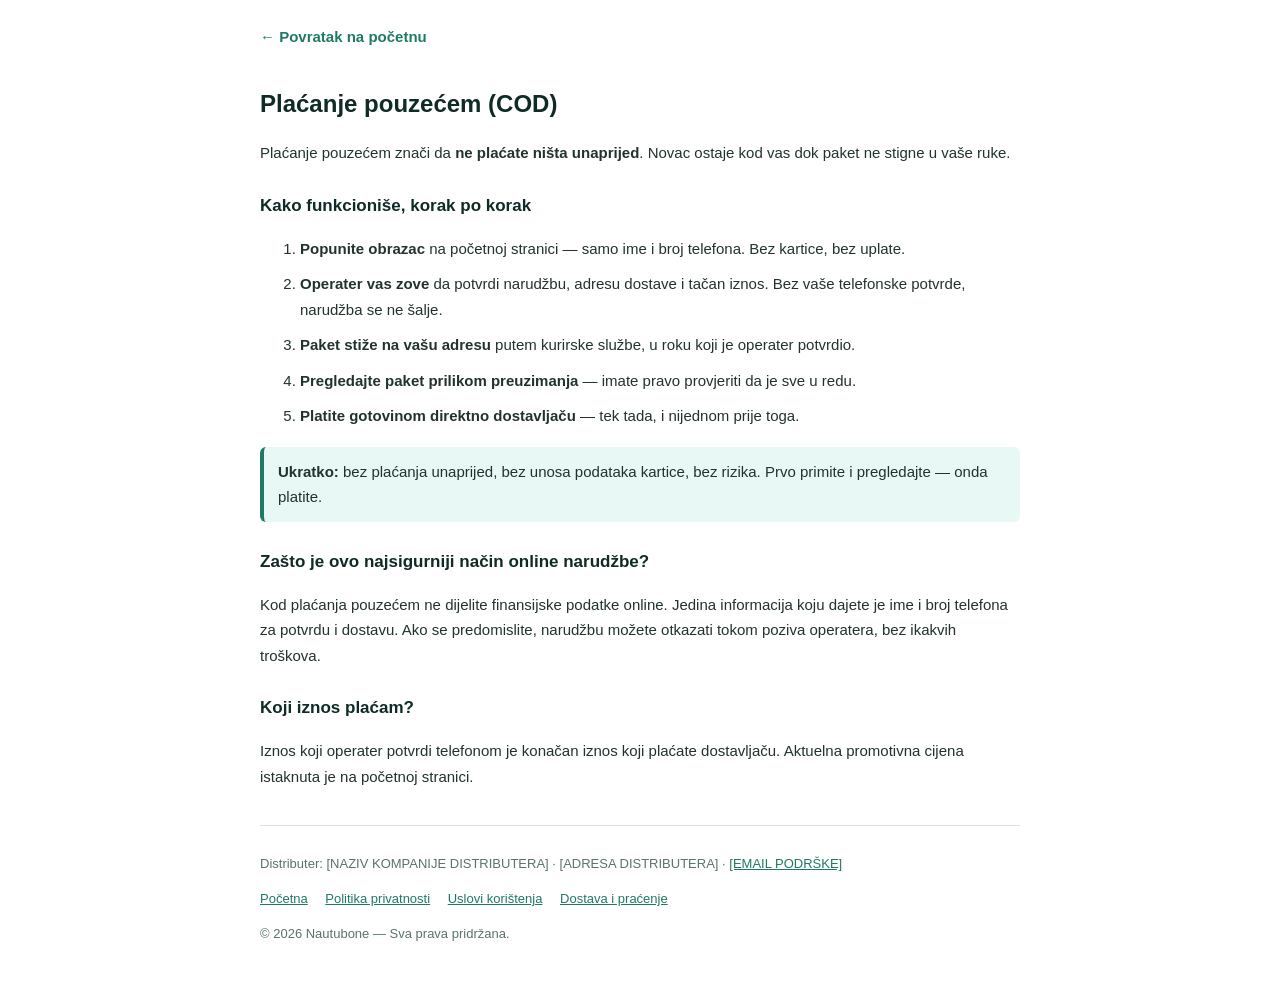
==== cod.html @ 3431d5ef "Create cod.html" ====
<!DOCTYPE html>
<html lang="bs-BA">
<head>
<meta charset="UTF-8">
<title>Plaćanje pouzećem (COD) | Nautubone BiH</title>
<meta name="viewport" content="width=device-width, initial-scale=1">
<meta name="robots" content="noindex, follow">
<style>
  body{font-family:Arial,Helvetica,sans-serif;max-width:760px;margin:0 auto;padding:24px 18px;color:#22332f;line-height:1.7;font-size:15px;}
  h1{font-size:24px;color:#0f2b26;}
  h2{font-size:17px;color:#0f2b26;margin-top:26px;}
  a{color:#1f7a63;}
  .back{display:inline-block;margin-bottom:18px;font-weight:bold;text-decoration:none;}
  ol li{margin-bottom:10px;}
  .hl{background:#e8f8f4;border-left:4px solid #1f7a63;padding:12px 14px;border-radius:6px;margin:18px 0;}
  footer{border-top:1px solid #d7e6e1;margin-top:36px;padding-top:14px;font-size:13px;color:#5a736d;}
  footer a{margin-right:14px;}
</style>
</head>
<body>
<a class="back" href="index.html">← Povratak na početnu</a>
<h1>Plaćanje pouzećem (COD)</h1>
<p>Plaćanje pouzećem znači da <strong>ne plaćate ništa unaprijed</strong>. Novac ostaje kod vas dok paket ne stigne u vaše ruke.</p>

<h2>Kako funkcioniše, korak po korak</h2>
<ol>
  <li><strong>Popunite obrazac</strong> na početnoj stranici — samo ime i broj telefona. Bez kartice, bez uplate.</li>
  <li><strong>Operater vas zove</strong> da potvrdi narudžbu, adresu dostave i tačan iznos. Bez vaše telefonske potvrde, narudžba se ne šalje.</li>
  <li><strong>Paket stiže na vašu adresu</strong> putem kurirske službe, u roku koji je operater potvrdio.</li>
  <li><strong>Pregledajte paket prilikom preuzimanja</strong> — imate pravo provjeriti da je sve u redu.</li>
  <li><strong>Platite gotovinom direktno dostavljaču</strong> — tek tada, i nijednom prije toga.</li>
</ol>

<div class="hl">
  <strong>Ukratko:</strong> bez plaćanja unaprijed, bez unosa podataka kartice, bez rizika. Prvo primite i pregledajte — onda platite.
</div>

<h2>Zašto je ovo najsigurniji način online narudžbe?</h2>
<p>Kod plaćanja pouzećem ne dijelite finansijske podatke online. Jedina informacija koju dajete je ime i broj telefona za potvrdu i dostavu. Ako se predomislite, narudžbu možete otkazati tokom poziva operatera, bez ikakvih troškova.</p>

<h2>Koji iznos plaćam?</h2>
<p>Iznos koji operater potvrdi telefonom je konačan iznos koji plaćate dostavljaču. Aktuelna promotivna cijena istaknuta je na početnoj stranici.</p>

<footer>
  <p>Distributer: [NAZIV KOMPANIJE DISTRIBUTERA] · [ADRESA DISTRIBUTERA] · <a href="mailto:[EMAIL PODRŠKE]">[EMAIL PODRŠKE]</a></p>
  <p>
    <a href="index.html">Početna</a>
    <a href="privatnost.html">Politika privatnosti</a>
    <a href="uslovi.html">Uslovi korištenja</a>
    <a href="dostava.html">Dostava i praćenje</a>
  </p>
  <p>© 2026 Nautubone — Sva prava pridržana.</p>
</footer>
</body>
</html>
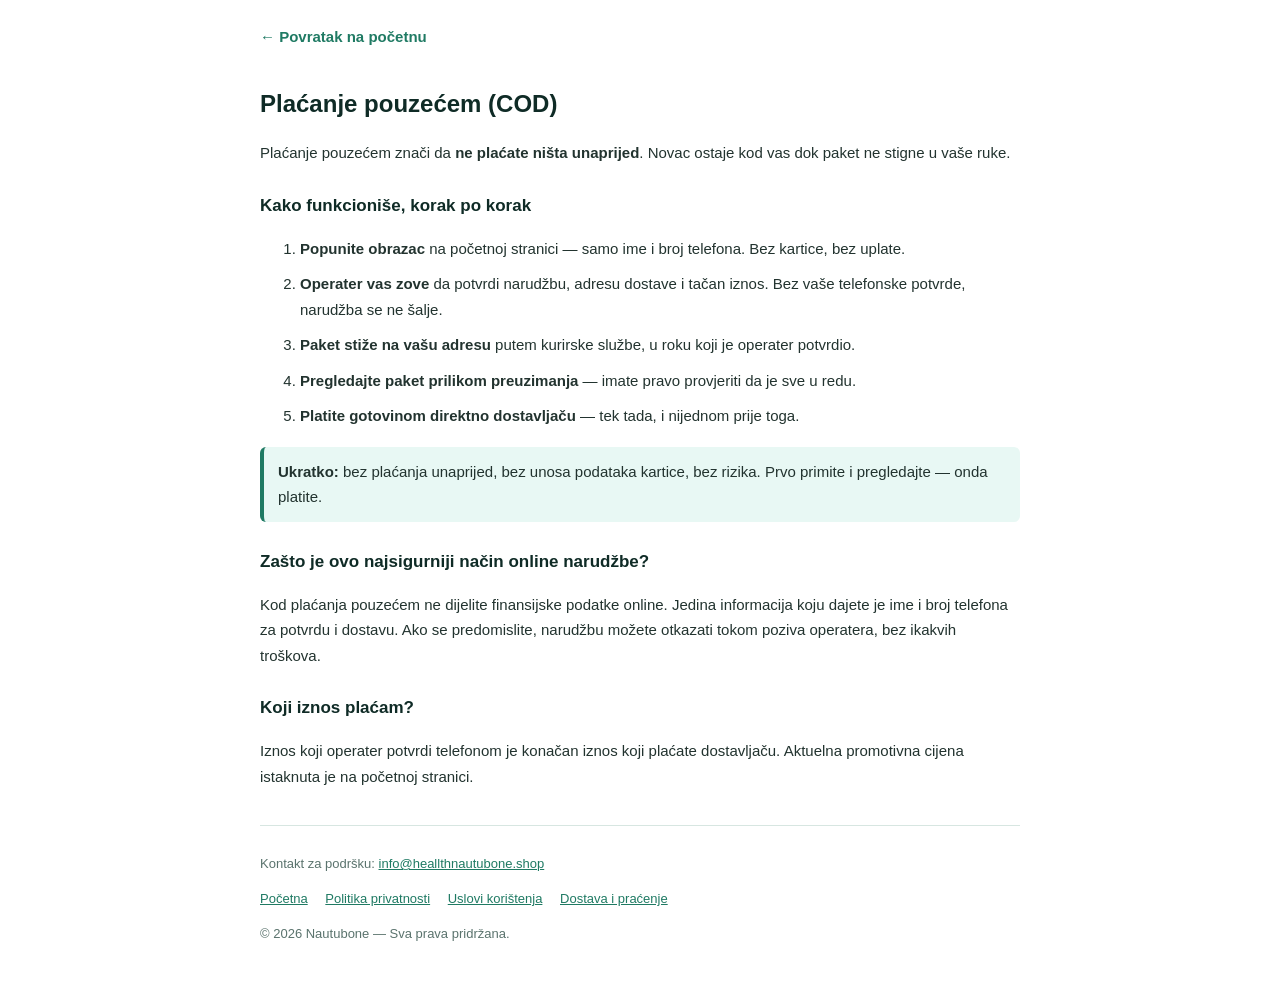
==== commit ab7d3919: "Update cod.html" ====
--- a/cod.html
+++ b/cod.html
@@ -42,7 +42,7 @@
 <p>Iznos koji operater potvrdi telefonom je konačan iznos koji plaćate dostavljaču. Aktuelna promotivna cijena istaknuta je na početnoj stranici.</p>
 
 <footer>
-  <p>Distributer: [NAZIV KOMPANIJE DISTRIBUTERA] · [ADRESA DISTRIBUTERA] · <a href="mailto:[EMAIL PODRŠKE]">[EMAIL PODRŠKE]</a></p>
+  <p>Kontakt za podršku: <a href="mailto:info@heallthnautubone.shop">info@heallthnautubone.shop</a></p>
   <p>
     <a href="index.html">Početna</a>
     <a href="privatnost.html">Politika privatnosti</a>
